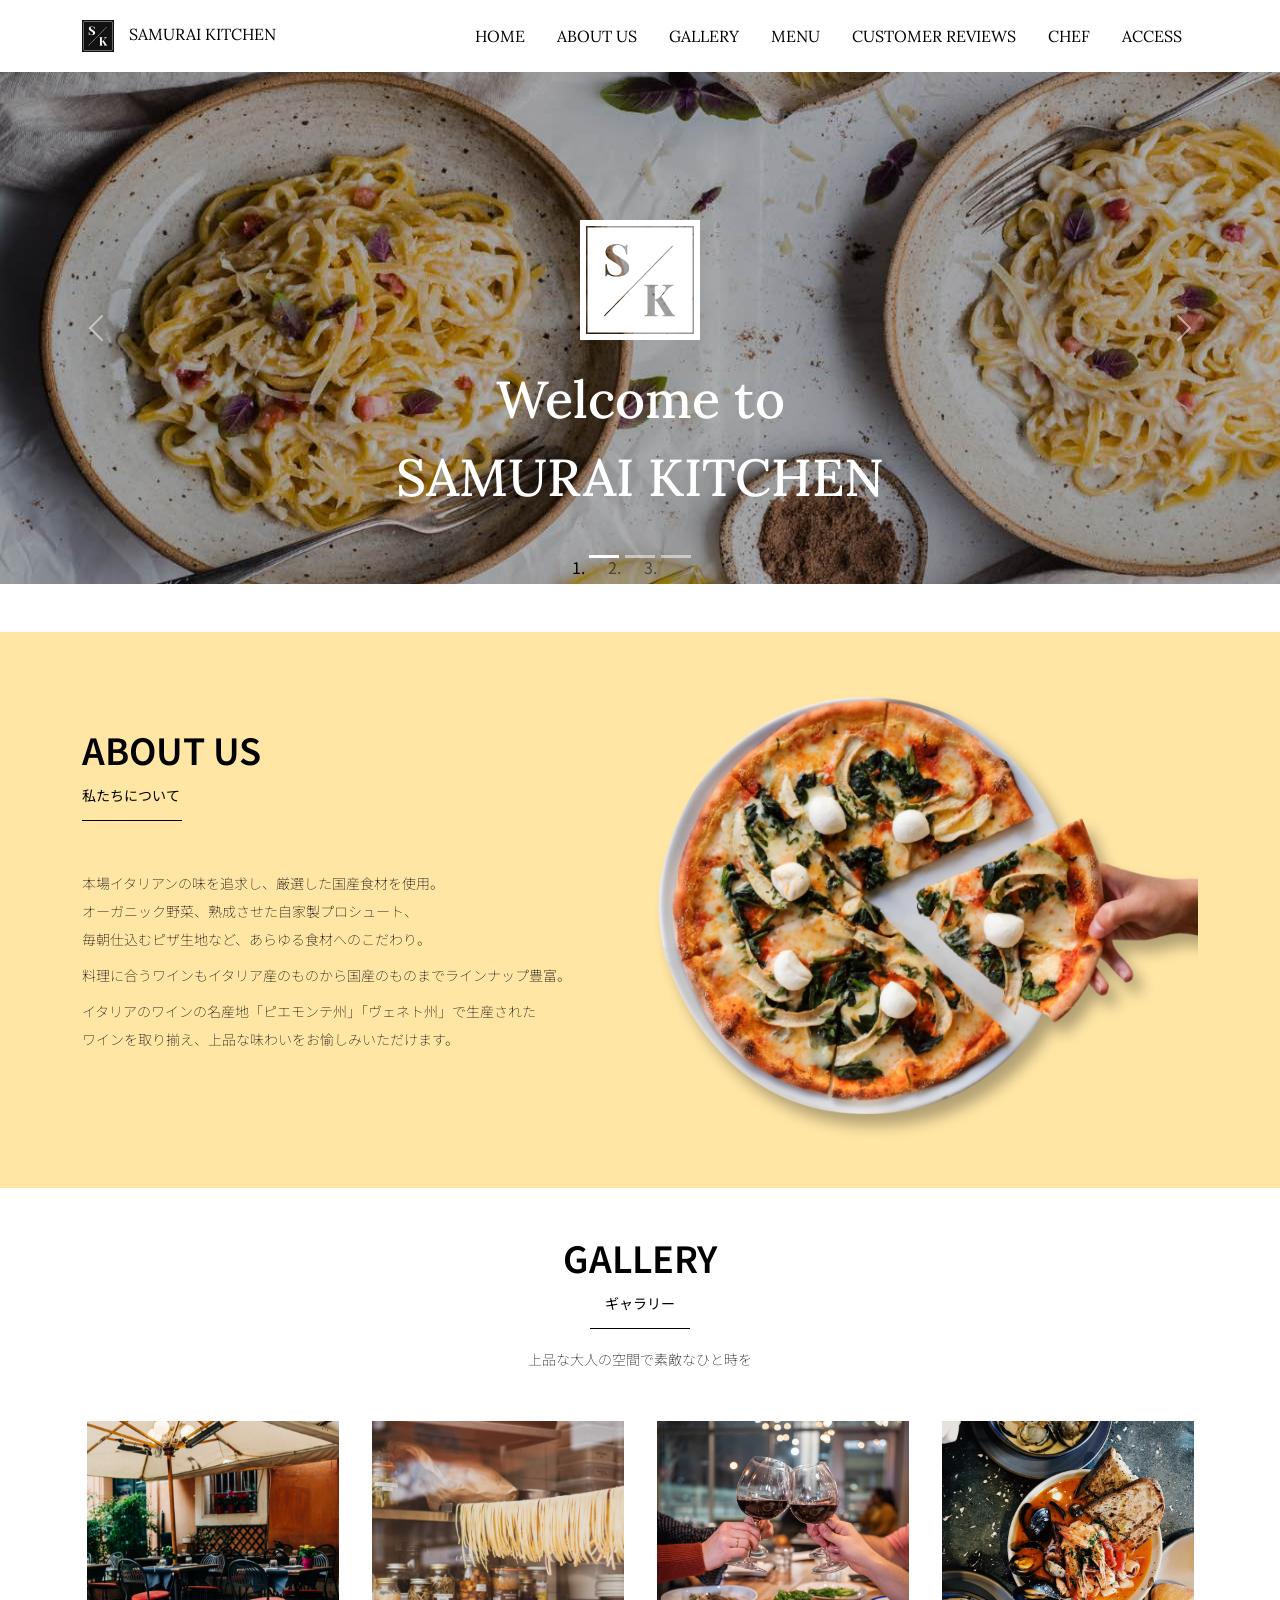
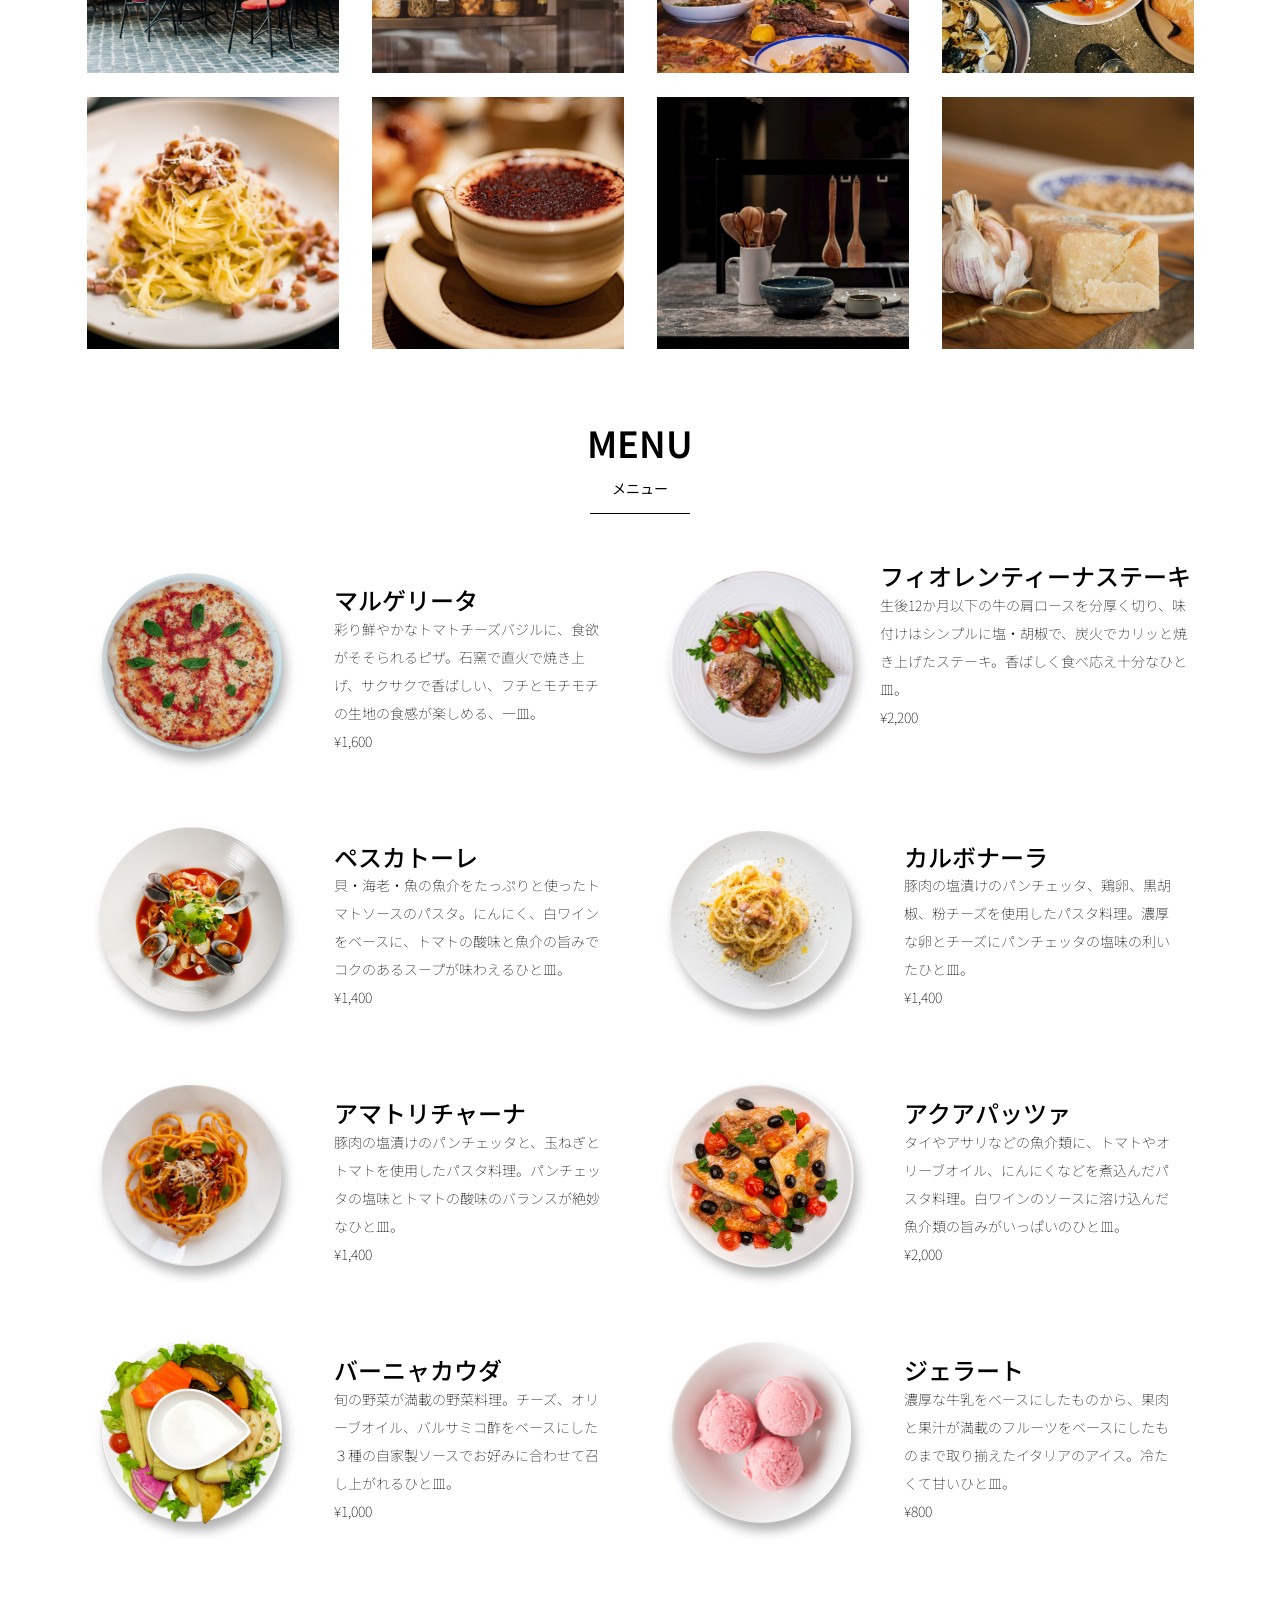
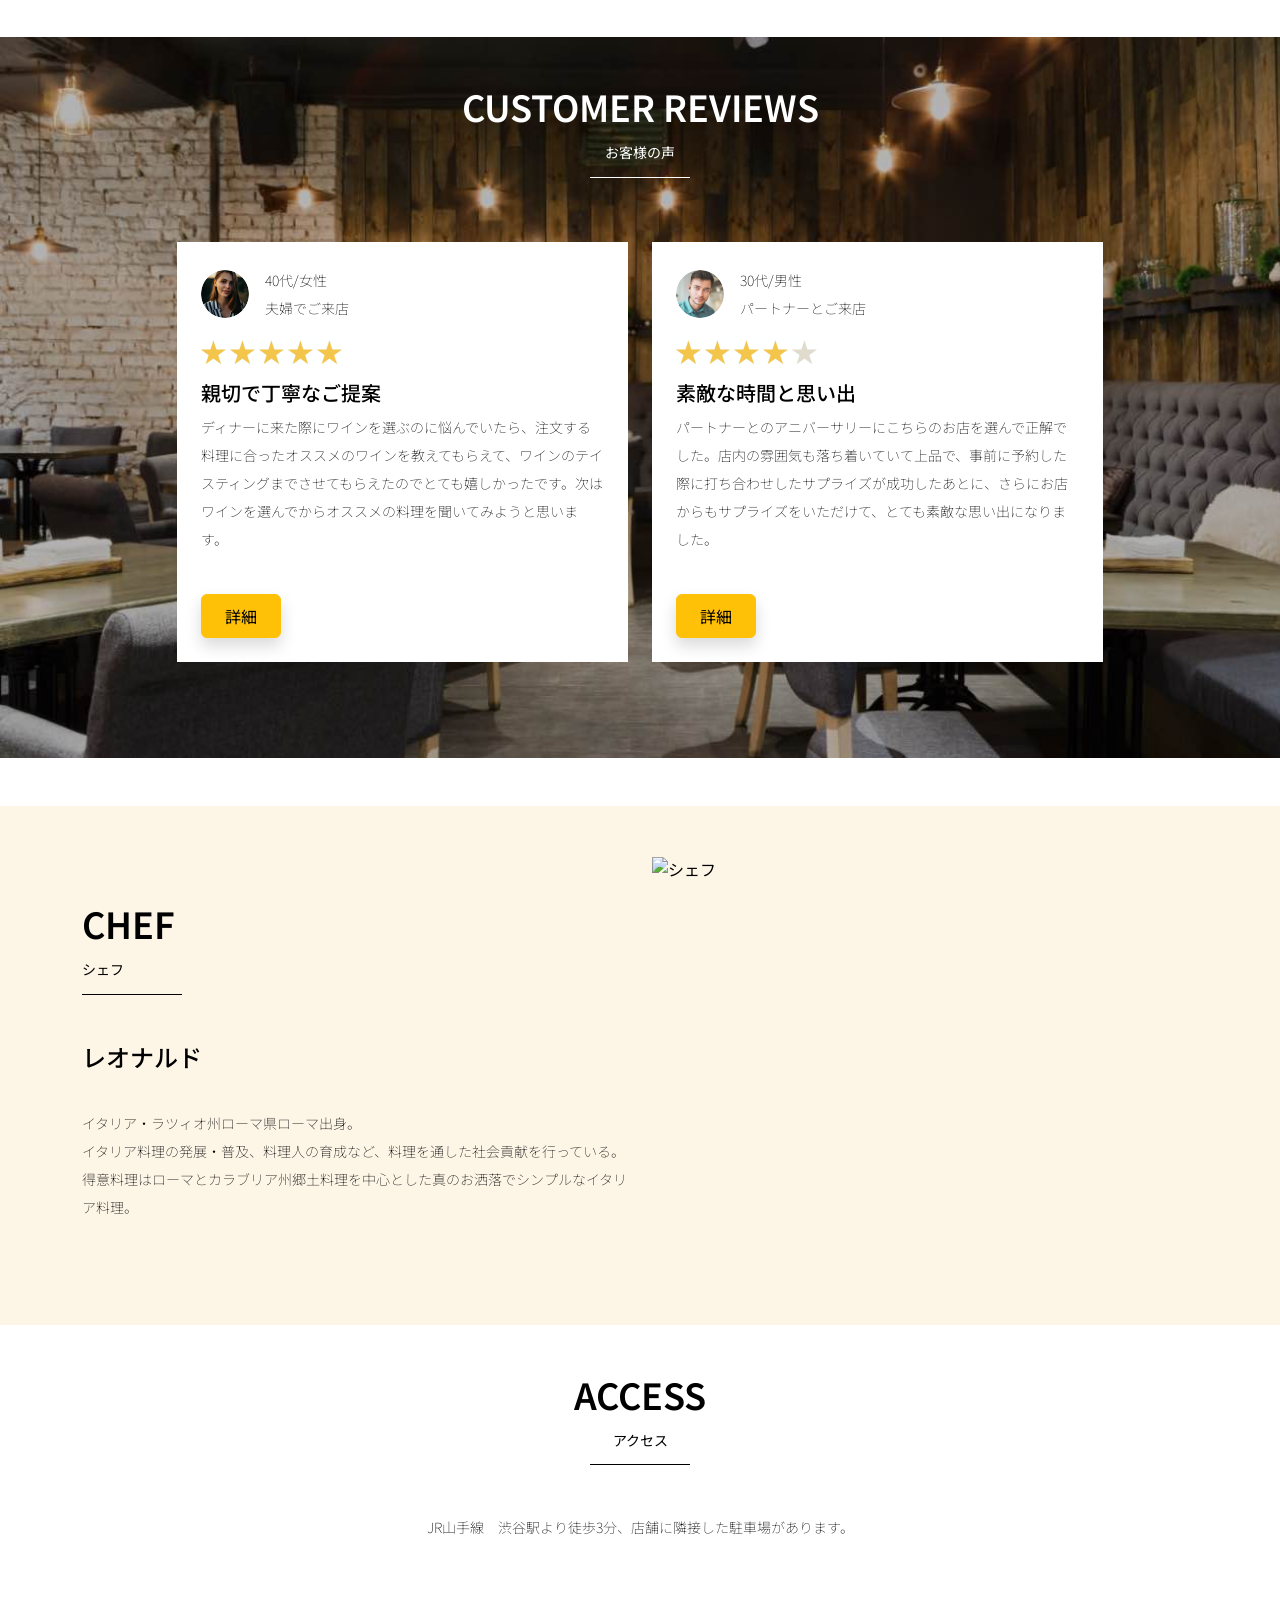
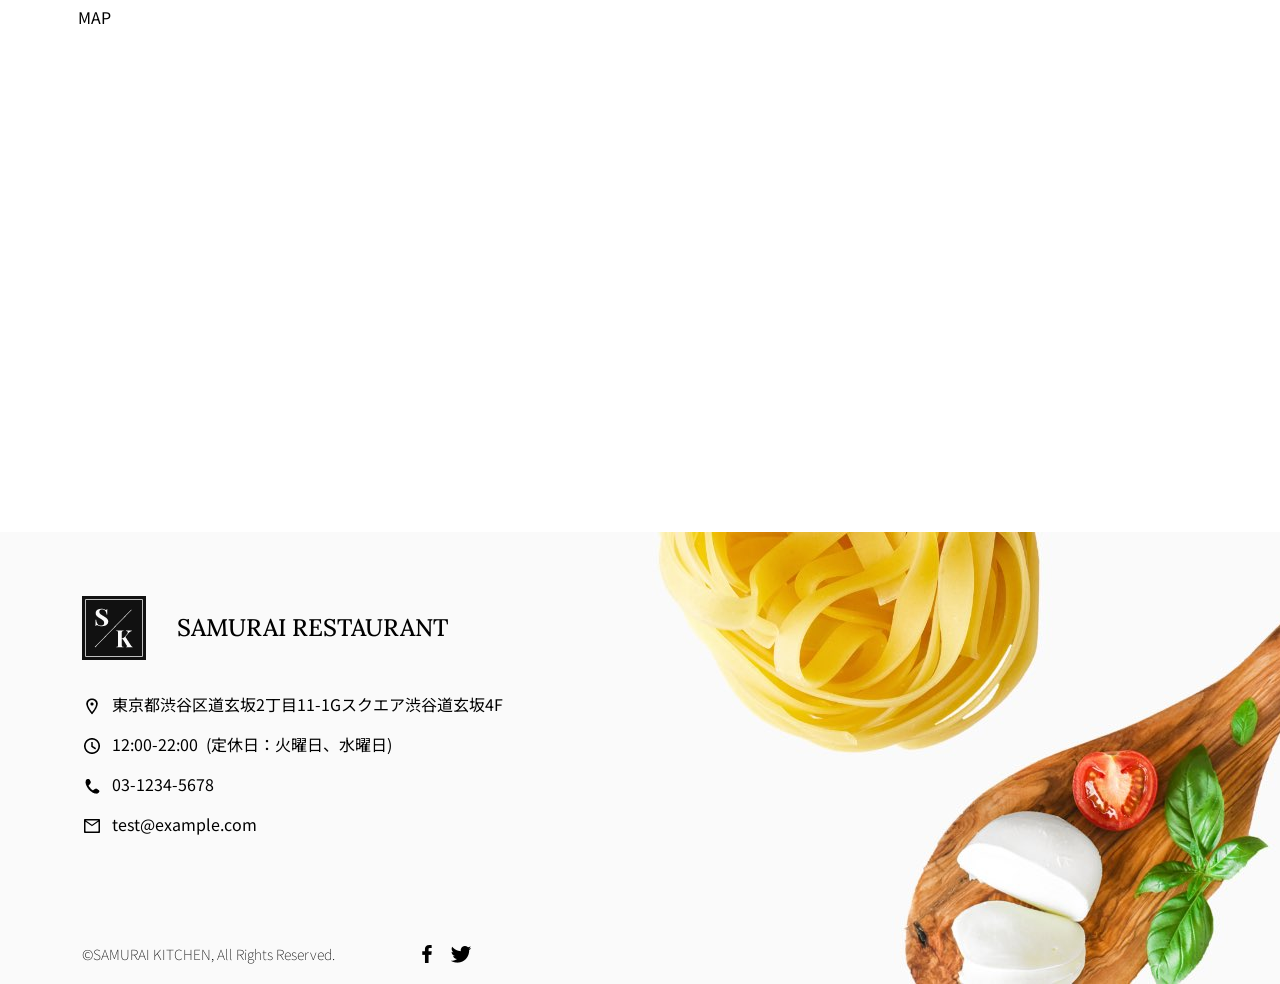
==== kadai_tutorial_output/index.html @ f9e83578 "Add files via upload" ====
<!doctype html>
<html lang="ja">

<head>
  <meta charset="utf-8">
  <!-- マルチデバイス対応 -->
  <meta name="viewport" content="width=device-width, initial-scale=1">
  <meta name="description" content="">
  <meta name="author" content="SAMURAI ENGINEER">
  <title>SAMURAI XD_HTML教材</title>
  
  <!-- 先にBootstrapのCSSの読み込み -->
  <!--  bootstrap.min.cssの読み込み -->  
  <link href="https://cdn.jsdelivr.net/npm/bootstrap@5.0.0-beta1/dist/css/bootstrap.min.css" rel="stylesheet"
    integrity="sha384-giJF6kkoqNQ00vy+HMDP7azOuL0xtbfIcaT9wjKHr8RbDVddVHyTfAAsrekwKmP1" crossorigin="anonymous">
  <!--  bootstrap.bundle.min.jsの読み込み -->
  <!-- BootstrapのJavascriptライブラリの読み込み -->
  <script src="https://cdn.jsdelivr.net/npm/bootstrap@5.0.0-beta1/dist/js/bootstrap.bundle.min.js"
    integrity="sha384-ygbV9kiqUc6oa4msXn9868pTtWMgiQaeYH7/t7LECLbyPA2x65Kgf80OJFdroafW" crossorigin="anonymous" defer>
  </script>

  <!-- Google Font読み込み -->
  <link rel="preconnect" href="https://fonts.gstatic.com">
  <link href="https://fonts.googleapis.com/css2?family=Lora&display=swap" rel="stylesheet">
  <link href="https://fonts.googleapis.com/css2?family=Noto+Sans+JP:wght@300&display=swap" rel="stylesheet">
  <!-- Font Awesome -->
  <link rel="stylesheet" href="https://use.fontawesome.com/releases/v5.1.0/css/all.css"
    integrity="sha384-lKuwvrZot6UHsBSfcMvOkWwlCMgc0TaWr+30HWe3a4ltaBwTZhyTEggF5tJv8tbt" crossorigin="anonymous">
    <!-- Bootstrapの読み込みのlinkタグよりも後ろに、style.cssを読み込むlinkタグを記述する -->
    <!--今回作成する styles.cssの読み込み -->
  <link href="stylesheet/style.css" rel="stylesheet">
  <!--   -->
</head>

<body>
  <main>
    <!--  ナビゲーションバー開始 -->
    <!-- navbarでナビゲーションバー作成。navbar-expand-lgで画面幅が広いときハンバーガーボタンを非表示 -->
    <nav class="navbar navbar-expand-lg">

      <!-- navbarのコンテナ -->
      <div class="container">
        
        <!-- navbar-brandはロゴ部分。独自クラスの　my_navbar\brandで細かな調整 -->
      <a class="navbar-brand my_navbar_brand">

        <!-- ロゴアイコンの配置。navbar_brand_logoは独自クラス -->
        <img class="img-fluid navbar_brand_logo" src="img/site_logo.png" alt="サイトアイコン"><span>SAMURAI KITCHEN</span>
      </a>

      <!-- nacba-togglerはハンバーガーボタンを表示・非表示にするクラス。 -->
      <div class="navbar-toggler hamburger_menu" data-bs-toggle="collapse" data-bs-target="#navbarNav"
      aria-controls="navbarNav" aria-expanded="false" aria-label="Toggle navigation">
      <input type="checkbox" id="hamburger_btn_check">
      <label for="hamburger_btn_check" class="hamburger_btn">
        <img class="btn_open" src="img/button_open.png" alt="ナビゲーションバーのボタン">
        <img class="btn_close" src="img/button_close.png" alt="ナビゲーションバーのボタン">
      </label>
    </div>

    <!-- これ以降がナビゲーションメニュー部分 -->
    <div class="collapse navbar-collapse justify-content-end" id="navbarNav">
      <ul class="navbar-nav">
        <li class="nav-item px-2">
          <a class="nav-link my_nav_link my-2" aria-current="page" href="#">HOME</a>
        </li>
        <li class="nav-item px-2">
          <a class="nav-link my_nav_link my-2" href="#about">ABOUT US</a>
        </li>
        
        <li class="nav-item px-2">
          <a class="nav-link my_nav_link my-2" href="#gallery">GALLERY</a>
        </li>

        <li class="nav-item px-2">
          <a class="nav-link my_nav_link my-2" href="#menu">MENU</a>
        </li>

        <li class="nav-item px-2">
          <a class="nav-link my_nav_link my-2" href="#review">CUSTOMER REVIEWS</a>
        </li>

        <li class="nav-item px-2">
          <a class="nav-link my_nav_link my-2" href="#chef">CHEF</a>
        </li>

        <li class="nav-item px-2">
          <a class="nav-link my_nav_link my-2" href="#access">ACCESS</a>
        </li>
      </ul>
    </div>
  </div>
    </nav>
    <!--  ナビゲーションバー終了 -->

    <!--  カルーセル開始 -->
    <!-- idのmyCarouselはインジケーター部分のdata-bs-targetと紐づく必要がある。mb-5で下方向に余白を追加。 -->
    <div id="myCarousel" class="carousel slide mb-5" data-bs-ride="carousel">

      <!-- インジケータ部分 　（olは番号付き箇条書き）-->
      <ol class="carousel-indicators">
        <!-- この個所と前述のidは紐づいている。data-bs-slide-toの番号がカルーセルの順番 -->
        <li data-bs-target="#myCarousel" data-bs-slide-to="0" class="active"></li>
        <li data-bs-target="#myCarousel" data-bs-slide-to="1"></li>
        <li data-bs-target="#myCarousel" data-bs-slide-to="2"></li>
      </ol>

      <!-- carousel-inner:カルーセルのキャプションと背景画像の部分。現在は1枚目だけ表示-->
      <div class="carousel-inner">
        <div class="carousel-item active">
          <img src="img/slider-1.jpg" alt="SAMURAI KITCHEN-1">
          <div class="carousel-caption">
            <!-- 独自クラスで位置とフォントを変更 -->
            <h1 class="my_carousel_caption">
              Welcome to<br>
              SAMURAI KITCHEN
            </h1>
          </div>
        </div>

        <!-- カルーセル2枚目 -->
        <div class="carousel-item">
          <img src="img/slider-2.jpg" alt="サンプル画像">
          <div class="carousel-caption">
            <h1 class="my_carousel_caption">
              The fabulous combination of&nbsp;wine&nbsp;and&nbsp;food
            </h1>
          </div>
        </div>

        <!-- カルーセル3枚目 -->
        <div class="carousel-item">
          <img src="img/slider-3.jpg" alt="サンプル画像">
          <div class="carousel-caption">
            <h1 class="my_carousel_caption">Get the Italian taste<br>
            at the SAMURAI&nbsp;KITCHEN
          </h1>
          </div>
        </div>
        </div>
      

      <!-- コントロールボタン左 -->
      <a class="carousel-control-prev" href="#myCarousel" role="button" data-bs-slide="prev">
        <span class="carousel-control-prev-icon" aria-hidden="true"></span>
        <span class="visually-hidden">Previous</span>
      </a>

      <!-- コントロールボタン右側 -->
      <a class="carousel-control-next" href="#myCarousel" role="button" data-bs-slide="next">
        <span class="carousel-control-next-icon" aria-hidden="true"></span>
        <span class="visually-hidden">Next</span>
      </a>
    </div>

    <!--  カルーセル終了 -->

    <!--  アバウトセクション開始 -->
    <section class="about_us_bg" id="about">
      <!-- コンテンツの中央揃え。上下方向にパディングサイズ５、下方向にマージンサイズ５ -->
      <div class="container py-5 mb-5">

        <!-- rowクラス（行） -->
        <div class="row">
          <!-- 左側カラム（6/12分割） -->
          <div class="col-lg-6 text-left">
            <!-- 上下方向にパディングサイズ５ -->
            <div class="py-5">
              <!-- 下方向にマージンサイズ５-->
              <h2 class="section_title about mb-5">
                ABOUT US
              </h2>
              <!-- 下方向にマージンサイズ２ -->
              <p class="mb-2">
                本場イタリアンの味を追求し、厳選した国産食材を使用。<br>
                オーガニック野菜、熟成させた自家製プロシュート、<br>
                毎朝仕込むピザ生地など、あらゆる食材へのこだわり。<br>
              </p>

              <!-- 下方向にマージンサイズ２ -->
              <p class="mb-2">
                料理に合うワインもイタリア産のものから国産のものまでラインナップ豊富。<br>
              </p>

              <!-- 下方向にマージンサイズ２ -->
              <p class="mb-2">
                イタリアのワインの名産地「ピエモンテ州」「ヴェネト州」で生産された<br>
                ワインを取り揃え、上品な味わいをお愉しみいただけます。<br>
              </p>
            </div>
          </div>

          <!-- 右側カラム(6/12分割) -->
          <div class="col-lg-6">

            <!-- 画像を配置 -->
            <img src="img/img-about-us.png" class="img-fluid" alt="pizza">
          </div>
        </div>
      </div>

    </section>
    <!--  アバウトセクション終了 -->

    <!--  ギャラリーセクション開始 -->
    <section id="gallery">
      <div class="container mb-5">
        <h2 class="mb-3 section_title gallery text-center">GALLERY</h2>
        <p class="text-center mb-5">
          上品な大人の空間で素敵なひと時を
        </p>

        <div class="row">
          <div class="col-6 col-lg-3 mb-4 d-flex justify-content-center">
            <img class="img-fluid" src="img/gallery-1.jpg" alt="サンプル画像">
          </div>

          <div class="col-6 col-lg-3 mb-4 d-flex justify-content-center">
            <img class="img-fluid" src="img/gallery-2.jpg" alt="サンプル画像">
          </div>

          <div class="col-6 col-lg-3 mb-4 d-flex justify-content-center">
            <img class="img-fluid" src="img/gallery-3.jpg" alt="サンプル画像">
          </div>

          <div class="col-6 col-lg-3 mb-4 d-flex justify-content-center">
            <img class="img-fluid" src="img/gallery-4.jpg" alt="サンプル画像">
          </div>

          <div class="col-6 col-lg-3 mb-4 d-flex justify-content-center">
            <img class="img-fluid" src="img/gallery-5.jpg" alt="サンプル画像">
          </div>

          <div class="col-6 col-lg-3 mb-4 d-flex justify-content-center">
            <img class="img-fluid" src="img/gallery-6.jpg" alt="サンプル画像">
          </div>

          <div class="col-6 col-lg-3 mb-4 d-flex justify-content-center">
            <img class="img-fluid" src="img/gallery-7.jpg" alt="サンプル画像">
          </div>

          <div class="col-6 col-lg-3 mb-4 d-flex justify-content-center">
            <img class="img-fluid" src="img/gallery-8.jpg" alt="サンプル画像">
          </div>

        </div>
      </div>

    </section>
    <!--  ギャラリーセクション終了 -->

    <!--  メニューセクション -->
    <section id="menu">
      <!-- タイトル文字部分のコンテナ -->
      <div class="container">
        <div class="row">
          <div class="col-lg-12">

            <!-- タイトル文字 -->
            <h2 class="section_title menu text-center mb-5">MENU</h2>
          </div>
        </div>
      </div>

      <!-- メニュー部分のコンテナ -->
       <!-- 下方向にマージン５ -->
      <div class="container mb-5">
        <div class="row">

        
        <!-- 左側メニュー -->
        <div class="col-12 col-lg-6">

          <!-- さらに子要素を5：7で分割 -->
          <!-- カラムの間のパディングをなくす。下方向にマージン４ -->
          <div class="row g-0 mb-4">
            <!-- 画面中央揃え -->
            <div class="col-12 col-lg-5 text-center">

              <!-- 左側メニュー画像部分 -->
              <!-- 画像がカラムをはみ出ないようにする -->
              <img src="img/margherita.png" class="img-fluid" alt="マルゲリータ">
            </div>

            <!-- 右側テキスト部分 -->
            <!-- 全体的にパディング4 -->
            <div class="col-12 col-lg-7 p-4">
              <!-- 下方向にマージン0　文字を小さくするmenu_title独自クラスを追加 -->
              <h4 class="mb-0 menu_title">マルゲリータ</h4>
              <!-- 縦方向中央ぞろえ -->
              <p class="my-auto">彩り鮮やかなトマトチーズバジルに、食欲がそそられるピザ。石窯で直火で焼き上げ、サクサクで香ばしい、フチとモチモチの生地の食感が楽しめる、一皿。</p>
              <!-- フォントを変更する独自クラスを追加 -->
              <p class="menu_price">¥1,600</p>
            </div>
          </div>
        </div>

        <!-- 右側部分メニュー。上記と同じ内容なのでコメント省略 -->
        <div class="col-12 col-lg-6">
          <div class="row g-0 mb-4">
            <div class="col-12 col-lg-5 text-center">
              <img src="img/steak.png" class="img-fluid" alt="フィオレンティーナステーキ">
            </div>
            <div class="col-12 col-lg-7 p4">
              <h4 class="mb-0 menu_title">フィオレンティーナステーキ</h4>
              <p class="my-auto">生後12か月以下の牛の肩ロースを分厚く切り、味付けはシンプルに塩・胡椒で、炭火でカリッと焼き上げたステーキ。香ばしく食べ応え十分なひと皿。</p>
              <p class="menu_price">¥2,200</p>
            </div>
          </div>
        </div>

                <!-- 左側メニュー -->
                <div class="col-12 col-lg-6">
                  <div class="row g-0 mb-4">
                    <div class="col-12 col-lg-5 text-center">
                      <img src="img/pescatore.png" class="img-fluid" alt="ペスカトーレ">
                    </div>
                    <div class="col-12 col-lg-7 p-4">
                      <h4 class="mb-0 menu_title">ペスカトーレ</h4>
                      <p class="my-auto">貝・海老・魚の魚介をたっぷりと使ったトマトソースのパスタ。にんにく、白ワインをベースに、トマトの酸味と魚介の旨みでコクのあるスープが味わえるひと皿。</p>
                      <p class="menu_price">¥1,400</p>
                    </div>
                  </div>
                </div>
        
                <!-- 右側部分メニュー。上記と同じ内容なのでコメント省略 -->
                <div class="col-12 col-lg-6">
                  <div class="row g-0 mb-4">
                    <div class="col-12 col-lg-5 text-center">
                      <img src="img/carbonara.png" class="img-fluid" alt="カルボナーラ">
                    </div>
                    <div class="col-12 col-lg-7 p-4">
                      <h4 class="mb-0 menu_title">カルボナーラ</h4>
                      <p class="my-auto">豚肉の塩漬けのパンチェッタ、鶏卵、黒胡椒、粉チーズを使用したパスタ料理。濃厚な卵とチーズにパンチェッタの塩味の利いたひと皿。</p>
                      <p class="menu_price">¥1,400</p>
                    </div>
                  </div>
                </div>

                <div class="col-12 col-lg-6">
                  <div class="row g-0 mb-4">
                    <div class="col-12 col-lg-5 text-center">
                      <img src="img/amatriciana.png" class="img-fluid" alt="アマトリチャーナ">
                    </div>
                    <div class="col-12 col-lg-7 p-4">
                      <h4 class="mb-0 menu_title">アマトリチャーナ</h4>
                      <p class="my-auto">豚肉の塩漬けのパンチェッタと、玉ねぎとトマトを使用したパスタ料理。パンチェッタの塩味とトマトの酸味のバランスが絶妙なひと皿。</p>
                      <p class="menu_price">¥1,400</p>
                    </div>
                  </div>
                </div>
                
                <div class="col-12 col-lg-6">
                  <div class="row g-0 mb-4">
                    <div class="col-12 col-lg-5 text-center">
                      <img src="img/acqua-pazza.png" class="img-fluid" alt="アクアパッツァ">
                    </div>
                    <div class="col-12 col-lg-7 p-4">
                      <h4 class="mb-0 menu_title">アクアパッツァ</h4>
                      <p class="my-auto">タイやアサリなどの魚介類に、トマトやオリーブオイル、にんにくなどを煮込んだパスタ料理。白ワインのソースに溶け込んだ魚介類の旨みがいっぱいのひと皿。</p>
                      <p class="menu_price">¥2,000</p>
                    </div>
                  </div>
                </div>

              <div class="col-12 col-lg-6">
                <div class="row g-0 mb-4">
                  <div class="col-12 col-lg-5 text-center">
                    <img src="img/bagna-cauda.png" class="img-fluid" alt="バーニャカウダ">
                  </div>
                  <div class="col-12 col-lg-7 p-4">
                    <h4 class="mb-0 menu_title">バーニャカウダ</h4>
                    <p class="my-auto">旬の野菜が満載の野菜料理。チーズ、オリーブオイル、バルサミコ酢をベースにした３種の自家製ソースでお好みに合わせて召し上がれるひと皿。</p>
                    <p class="menu_price">¥1,000</p>
                  </div>
                </div>
              </div>

              <div class="col-12 col-lg-6">
                <div class="row g-0 mb-4">
                  <div class="col-12 col-lg-5 text-center">
                    <img src="img/gelato.png" class="img-fluid" alt="ジェラート">
                  </div>
                  <div class="col-12 col-lg-7 p-4">
                    <h4 class="mb-0 enu_title">ジェラート</h4>
                    <p class="my-auto">濃厚な牛乳をベースにしたものから、果肉と果汁が満載のフルーツをベースにしたものまで取り揃えたイタリアのアイス。冷たくて甘いひと皿。</p>
                    <p class="menu_price">¥800</p>
                  </div>
                </div>
              </div>
        </div>
      </div>
    </section>
    <!--  メニューセクション終了 -->

    <!--  レビューセクション開始 -->
    <section id="review">

      <!-- review_wrapperで背景画像を設定する -->
      <div class="review_wrapper">

        <!-- containerの部分 -->
        <div class="container py-5 mb-5">

          <!-- 中央揃えでタイトルを表示 -->
          <div class="text-center mb-5">
            <h2 class="section_title review text-center text-white">CUSTOMER REVIEWS</h2>
          </div>

          <!-- rowの部分：左右のカラムを中央揃え -->
          <div class="row pb-5 justify-content-center">

            <!-- 左側カラム -->
            <div class="col-12 col-lg-5 mt-3">

              <!-- 背景色を白色に設定 -->
              <!-- h-420クラスで白枠の高さを修正します -->
              <div class="bg-white h_420">

                <!-- 内部にパディング４ -->
                <div class="p-4">

                  <!-- 顔写真と年齢などのテキストはd-flexで横並びにする　中央揃え -->
                  <div class="d-flex align-items-center">
                    <!-- お客様の画像を配置 -->
                    <!-- reviwer_imgクラスで画像サイズを変更します -->
                    <img src="img/customer-woman.png" class="reviewer_img" alt="サンプル画像">
                  <div>
                  <!-- お客様情報のテキスト -->
                  <p class="my-0">40代/女性</p>
                  <p class="my-0">夫婦でご来店</p>
                </div>
              </div>

              <div class="my-3">
                <!-- 星の画像を表示 -->
                <!-- star-imgクラスで画像サイズを変更 -->
                <img src="img/star-point.png" class="star_img" alt="star">
                <img src="img/star-point.png" class="star_img" alt="star">
                <img src="img/star-point.png" class="star_img" alt="star">
                <img src="img/star-point.png" class="star_img" alt="star">
                <img src="img/star-point.png" class="star_img" alt="star">
              </div>

              <!-- レビュータイトル -->
              <h5>親切で丁寧なご提案</h5>
              <!-- レビュー内容 -->
              <p>
                ディナーに来た際にワインを選ぶのに悩んでいたら、注文する料理に合ったオススメのワインを教えてもらえて、ワインのテイスティングまでさせてもらえたのでとても嬉しかったです。次はワインを選んでからオススメの料理を聞いてみようと思います。
              </p>

              <!-- 黄色ボタンを配置 -->
              <button type="button" class="btn btn-warning shadow fix_bottom">詳細</button>
            </div>
          </div>
        </div>

        <!-- 右側カラム -->
        <div class="col-12 col-lg-5 mt-3">
          <div class="bg-white h_420">
            <div class="p-4">
              <div class="d-flex align-items-center">
                <img src="img/customer-man.png" class="reviewer_img" alt="サンプル画像">
              <div>
              <p class="my-0">30代/男性</p>
              <p class="my-0">パートナーとご来店</p>
            </div>
          </div>
          <div class="my-3">
            <img src="img/star-point.png" class="star_img" alt="star">
            <img src="img/star-point.png" class="star_img" alt="star">
            <img src="img/star-point.png" class="star_img" alt="star">
            <img src="img/star-point.png" class="star_img" alt="star">
            <img src="img/star-no-point.png" class="star_img" alt="no-star">
          </div>
          <h5>素敵な時間と思い出</h5>
          <p>
            パートナーとのアニバーサリーにこちらのお店を選んで正解でした。店内の雰囲気も落ち着いていて上品で、事前に予約した際に打ち合わせしたサプライズが成功したあとに、さらにお店からもサプライズをいただけて、とても素敵な思い出になりました。
          </p>
          <button type="button" class="btn btn-warning shadow fix_bottom">詳細</button>
      </div>
      </div>
      </div>
      </div>
      </div>
      </div>
    </section>
    <!--  レビューセクション終了 -->


    <!-- シェフセクション開始 -->
    <section class="chef_bg" id="chef">
      <div class="container py-5 mb-5" >
        <div class="row">
          
          <!-- 右側 -->
          <div class="col-lg-6 text-left">
            <div class="py-5">
              <h2 class="section_title chef mb-5">
                CHEF
              </h2>
              <h4 class="mb-2">
                レオナルド<br><br>
              </h4>
              <p class="mb-2">
                イタリア・ラツィオ州ローマ県ローマ出身。 <br>
                イタリア料理の発展・普及、料理人の育成など、料理を通した社会貢献を行っている。 <br>
                得意料理はローマとカラブリア州郷土料理を中心とした真のお洒落でシンプルなイタリア料理。 <br>
              </p>
            </div>
          </div>
          <!-- 左側 -->
          <div class="col-lg-6">
            <img src="img/chef.jpg" class="img-fluid" alt="シェフ">
          </div>
        </div>
      </div>
    </section>
    <!-- シェフセクション終了 -->

    <!--  アクセスセクション開始 -->
    <section id="access">
      <div class="container">
        <div class="row">
          <div class="col-lg-12 text-center mb-5">
            <h2 class="section_title text-center access mb-5">ACCESS</h2>
          <p>JR山手線　渋谷駅より徒歩3分、店舗に隣接した駐車場があります。</p>
        </div>
      </div>
    </div>

    <div class="container mb-5 px-2">
      <!-- この部分にマップを配置 -->
      MAP
      <iframe
      src="https://www.google.com/maps/embed?pb=!1m18!1m12!1m3!1d12967.114087343349!2d139.687349334065!3d35.657827993593834!2m3!1f0!2f0!3f0!3m2!1i1024!2i768!4f1.1!3m3!1m2!1s0x6018f5209bb80c49%3A0x7abbc1a9d7d575eb!2z5qCq5byP5Lya56S-5L6N!5e0!3m2!1sja!2sjp!4v1623882550231!5m2!1sja!2sjp"
      class="w-100" style="height: 50vh;" loading="lazy"></iframe>

  </div>
</section>
<!-- アクセスセクション終了 -->

    </div>

    </section>
    <!--  アクセスセクション終了 -->


    <!--  フッター開始 -->
    <footer id="footer">
      <div class="container">
        <div class="row">

          <!-- 2カラムに分けたレイアウトの左側カラム -->
          <!-- 親要素にposition-relativeを設定 -->
          <div class="col-12 col-lg-6 position-relative">

          <!-- 2カラムに分けたレイアウトの左側カラム -->
          <div class="row pt-5">

            <!-- 画面をさらに2：10に分割 -->
            <!-- ここは2：10の2の部分 -->
            <div class="col-lg-2 text-center my-3">

              <!-- サイトロゴ -->
              <!-- 独自クラスを追加 -->
              <img class="img-fluid footer_brand_logo" src="img/site_logo.png" alt="サンプル画像">
            </div>

            <!-- ここは2:10の10の部分 -->
            <div class="col-lg-10 align-self-center my-3">
              <!-- タイトル文字  -->
              <!-- 独自クラスを追加したフォント等を変更 -->
              <h2 class="m-0 footer_text">SAMURAI RESTAURANT</h2>
            </div>
          </div>

          <!-- 営業時間等のテキストを追加 -->
          <div class="restaurant_info py-3">
            <div class="d-flex mb-3">
              <img src="img/icon-Marker.png" alt="marker">
              <p class="p-0 m-0">東京都渋谷区道玄坂2丁目11-1Gスクエア渋谷道玄坂4F</p>
            </div>
            <div class="d-flex mb-3">
              <img src="img/icon-Clock.png" alt="clock">
              <p class="p-0 m-0">12:00-22:00&nbsp;&nbsp;(定休日：火曜日、水曜日)</p>
            </div>
            <div class="d-flex mb-3">
              <img src="img/icon-Phone.png" alt="phone">
              <p class="p-o m-0">03-1234-5678</p>
            </div>
            <div class="d-flex mb-3">
              <img src="img/icon-Mail.png" alt="mail">
              <p class="p-0 m-0">test@example.com</p>
            </div>
          </div>

          <!-- コピーライトを追加 -->
          <!-- copy_rightクラスでabsoluteを設定。align-items-centerで上下中央揃え。 -->
          <div class="copy_right align-items-center">
            <p>
              ©SAMURAI KITCHEN, All Rights Reserved.
            </p>

            <!-- snsアイコンを表示 -->
            <!-- snsアイコンに独自クラスsns_imgを追加 -->
            <img src="img/icon-facebook.png" class="sns_img" alt="facebook">
            <!-- snsアイコンに独自クラスsns_imgを追加 -->
            <img src="img/icon-twitter.png" class="sns_img" alt="twitter">
          </div>
        </div>

        <!-- 2カラムに分けたレイアウトの右側カラム -->        
        <div class="col-12 col-lg-6 d-none d-lg-block">
          <!-- 背景画像を表示 -->
          <img src="img/background-footer.jpg" alt="背景画像">
        </div>
      </div>
      </div>
      

    </footer>
    <!--  フッター終了 -->
  </main>
</body>

</html>
---- kadai_tutorial_output/stylesheet/style.css ----
/* 共通 */
html,
body {
  overflow-x: hidden;
}

body {
  color: #000000;
  font-family: 'Noto Sans JP', sans-serif;
  padding-bottom: 0;

}

p {
  line-height: 2.0em;
  font-weight: 100;
  font-style: normal;
  font-size: 14px;

}

.section_title{
  /* フォントサイズ36px */
  font-size: 36px;

  /* フォントの太さ600（標準は400） */
  font-weight: 600;
}

/* section_titleに疑似要素を追加 */
.section_title::after{
  /* 疑似要素はデフォルトでインライン要素のためブロック要素の変更 */
  display: block;

  /*サブタイトルの文字の大きさや余白を設定 */
  font-size: 14px;
  font-weight: 400;
  padding: 16px 0 16px;

  /* 下線の幅を100pxに設定 */
  width: 100px;

  /* 下線を直線1px黒色に設定 */
  border-bottom: solid 1px #000000;

}

/*  ナビゲーションバー */

.navbar_brand_logo{
  /* サイズを32pxの正方形へ変更 */
  width: 32px;
  height: 32px;

  /*imgハインライン要素なのでインラインブロックに設定 */
  display: inline-block;

  /* SAMURAI KITCHEN文字との余白を15pxに設定 */
  margin-right: 15px;
}

/* カンマで区切ると複数のクラスに適用可能 */
.my_navbar_brand,
.my_nav_link {

  /* フォントサイズを16pxに設定 */
  font-size: 16px;

  /* フォントをserif体に設定 */
  font-family: 'Lora',serif;

  /* フォント色を黒色に設定 */
  color: #000000 !important;
}

/* bootstrapのボタンに初期設定されている範囲のborder(枠線)を消す */
.navbar-toggler{
  padding: 0 !important;
  border: none;
}

/* ハンバーガーボタンがへっく状態である（押されている）とき、閉じるボタン（×）を表示する */
#hamburger_btn_check:checked~.hamburger_btn .btn_close{
  display: block;
}

/* ハンバーガーボタンがチェック状態である（押されている）とき、ハンバーガーボタンを表示しない */
#hamburger_btn_check:checked~.hamburger_btn .btn_open{
  display: none;
}

/* 最初に表示したときは、閉じるボタン（×）は表示しない */
.btn_close{
  display: none;
}

/* ハンバーガーボタンが押されているかを判断するためのチェックボックスは隠す */
#hamburger_btn_check{
  display: none;
}




/*  カールセル */
.my_carousel_caption{

  /* フォントサイズを52px */
  font-size: 52px;

  /* 上下に余白追加 */
  padding-top: 1.25rem;
  padding-bottom: 1.25rem;

  /* フォント色は白色 */
  color: #fff;

  /* テキスト中央揃え　フォント種類を変更 行の高さを1.5em*/
  text-align: center;
  font-family: 'Lora' , serif;
  line-height: 1.5em;
}

/* 疑似アイコンを配置 */
.my_carousel_caption::before{
  content: url(../img/logoSymbol_White.png);  
  display: block;
}

/* スマートフォン画面幅（画面幅が最大375pxまで）の場合、以下のスタイルを適用 */
@media screen and (max-width:375px){
  .my_carousel_caption{
    /* フォントサイズを27pxにする */
    font-size: 27px;
  }
}

/* carousel-itemの高さを32remに指定 */
.carousel-item{
  height: 32rem;
}

/* carousel-item直下の子要素imgタグに設定 */
.carousel-item>img{
  /* 絶対位置を指定 */
  position: absolute;
  top: 0;
  left: 0;
  min-width: 100%;

  /* 高さはcarousel-itemに揃える */
  height: 32rem;
}




/*  アバウト */

/* aboutクラスの後に”私たちについての文字を追加 */
.about::after{
  content:"私たちについて";
}

.about_us_bg{
  background-color: #FFE6A5;
}




/*  ギャラリー */
.gallery::after{
  content:"ギャラリー";
  margin: 0 auto 0;
}




/*  メニュー */
.menu::after{
  content: "メニュー";
  margin: 0 auto 0;
}

.menu-title{
  font-size: 18px;
  font-weight: 600;
  font-style: normal;
}

.menu-price{
  font-size: 20px;
  font-weight: 400;
  font-family: 'Losa',serif;
}




/*  レビュー */

  /* 背景画像を設定 */
  .review_wrapper{
    background-image: url(../img/background-reviews.jpg);
    background-repeat: no-repeat;
    background-size: cover;
  }

  /* サブタイトルを疑似要素で表示 */
  .review::after{
    content: "お客様の声";
    margin: 0 auto 0;
    border-bottom: solid 1px #FFFFFF;
  }

  /* 白い背景色の高さを固定 */
  .h_420{
    height: 420px;
    position: relative;
  }

  /* レビューの画像を修正 */
  .reviewer_img{
    /* サイズを48px */
    width: 48px;
    height: 48px;

    /* 円形にします */
    border-radius: 50%;
    margin-right: 16px;
  }

  /* 星のアイコン画像です */
  .star_img{
    /* サイズを25pxにします */
    width: 25px;
    height: 25px;
  }

  /* 詳細ボタンを下部に固定 */
  .fix_bottom{
    /* positionプロパティで絶対配置 */
    position: absolute;
    /* ボタンのサイズ変更 */
    width: 80px;
    height: 44px;
    /* 左から24px　下から24pxの位置に配置 */
    left: 24px;
    bottom: 24px;

  }


  /* シェフ */
  .chef::after{
    content: "シェフ";
  }

  .chef_bg{
    background-color: #fdf5e6;
  }

/*  アクセス */
.access::after{
  content: "アクセス";
  margin: 0 auto 0;
}





/*  フッター */

 /* 背景色を画像の背景と同じ色に設定 */
 #footer{
  background-color: #FAFAFA;
 }

 /* position:あ🄱そぅてで下からの距離で固定 */
 .copy_right{
  font-size: 14px;

  /* 先祖要素のdivタグの左の角を基準に絶対配置します */
  position: absolute;

  /* 下から1rem左から12px */
  bottom: 1rem;
  left: 12px;
  display: flex;
 }  

 /* copy_rightのクラスを適用したdivタグの子要素のpタグに適用される */
 .copy_right>p{
  margin-right: 5rem;
  margin-bottom: 0;
 }

 /* copy_rightのクラスを適用したdivタグの子要素で、sns_imgクラスを適用しているimgタグに適用される */
 .copy_right>img.sns_img{
  /* snsアイコンのサイズ24px */
  height: 24px;
  width: 24px;

  /* 右方向へ余白10px */
  margin-right: 10px;
  margin-top: 0;
 }

 /* restaurant_info直下の子要素pタグすべてに適用される */
 .restaurant_info p{
  font-weight: 400;
  line-height: 1.5;
  font-size: 16px;
 }

 /* restaurant_info直下の子要素imgタグすべてに適用される */
 .restaurant_info img{
  width: 20px;
  height: 20px;
  margin-right: 10px;
  line-height: 1.5;
  margin-top: auto;
 }

 /* サイトアイコンを64pxに設定 */
 .footer_brand_logo{
  width: 64px;
  height: 64px;
  display: inline-block;
  margin-right: 15px;
 }

 /* サイトタイトルのフォントをserif体(明朝単)に設定 */
 .footer_text{
  font-size: 24px;
  font-family: 'Lora',serif;
 }

 /*　スマートフォン画面幅（最大991pxまで）でスタイルを適用 */
 @media screen and (max-width:991px){
  .footer_text,
  .copy_right{
    margin-top: 2rem;
    text-align: center;
    position: relative;
  }

  .copy_right>p,img{
    margin-right: 1rem;
    font-size: 14px;
    margin: 0;
    line-height: 35px;
  }
 }
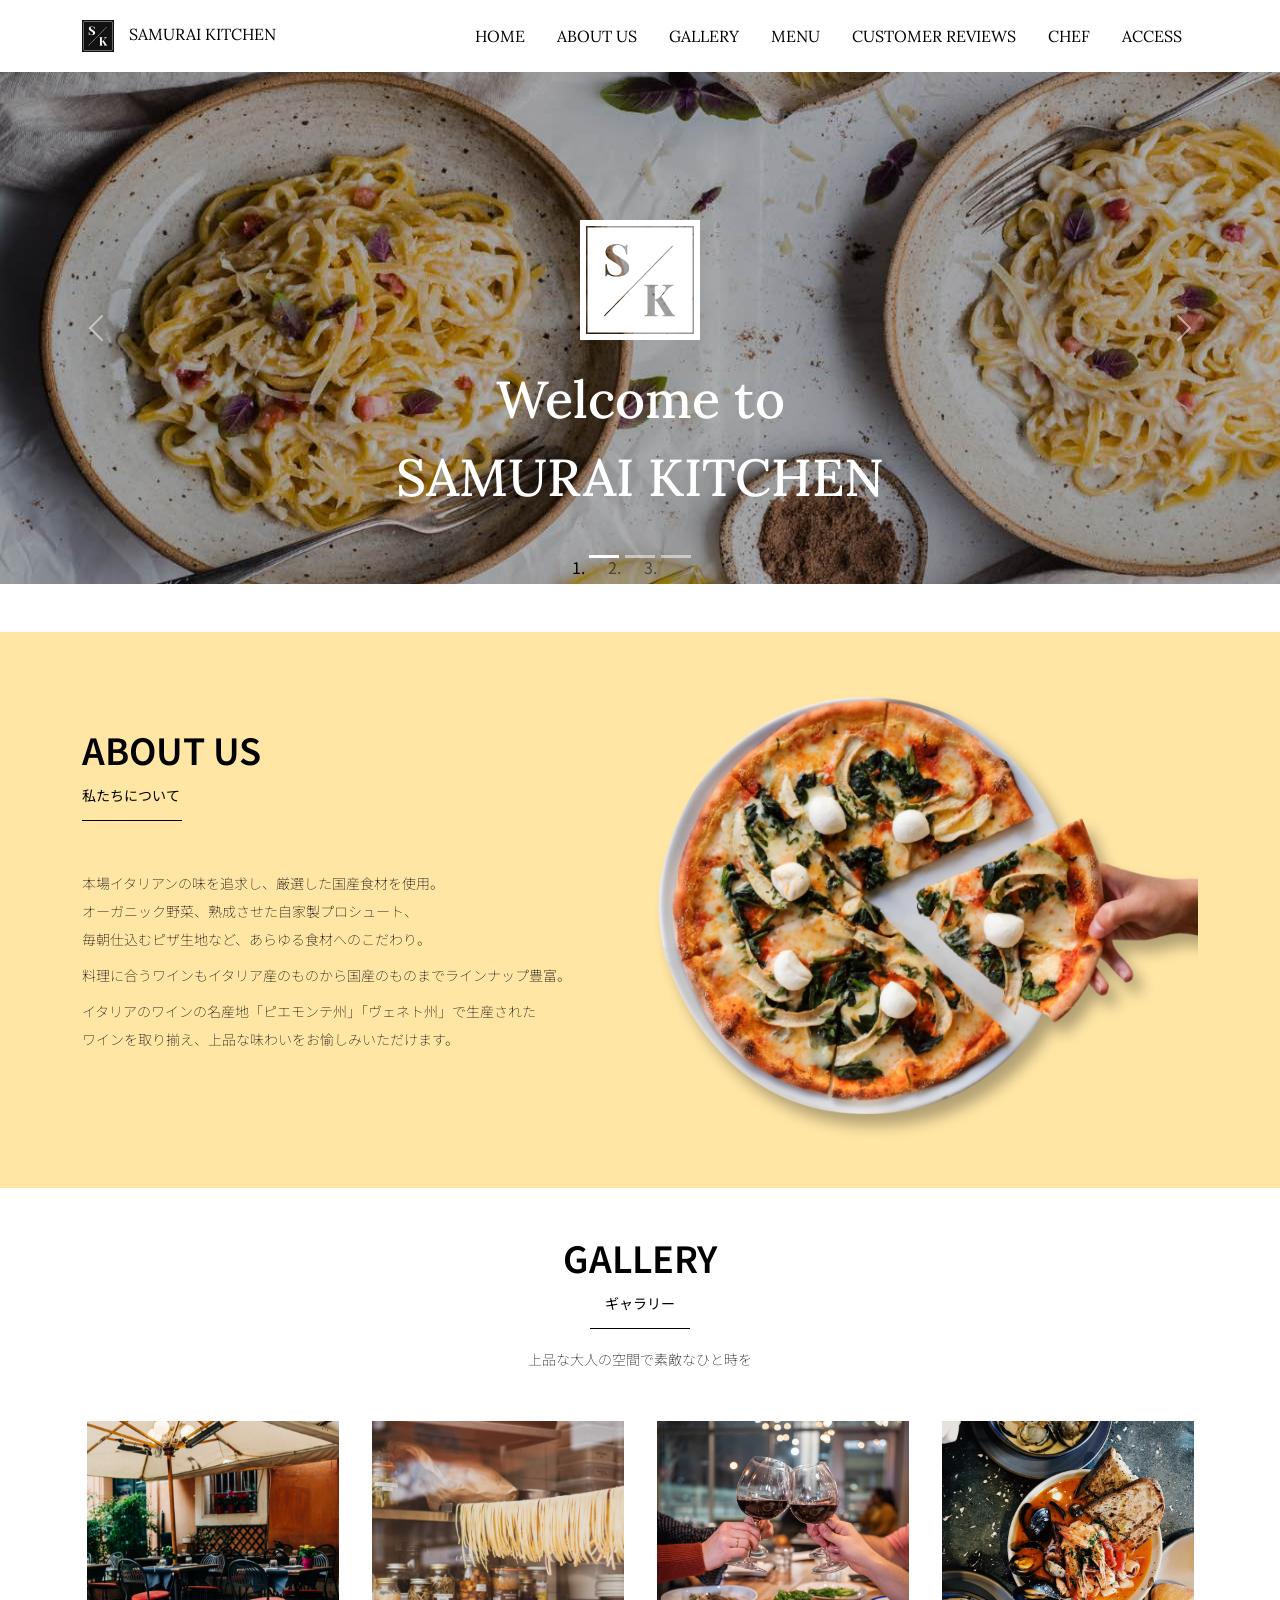
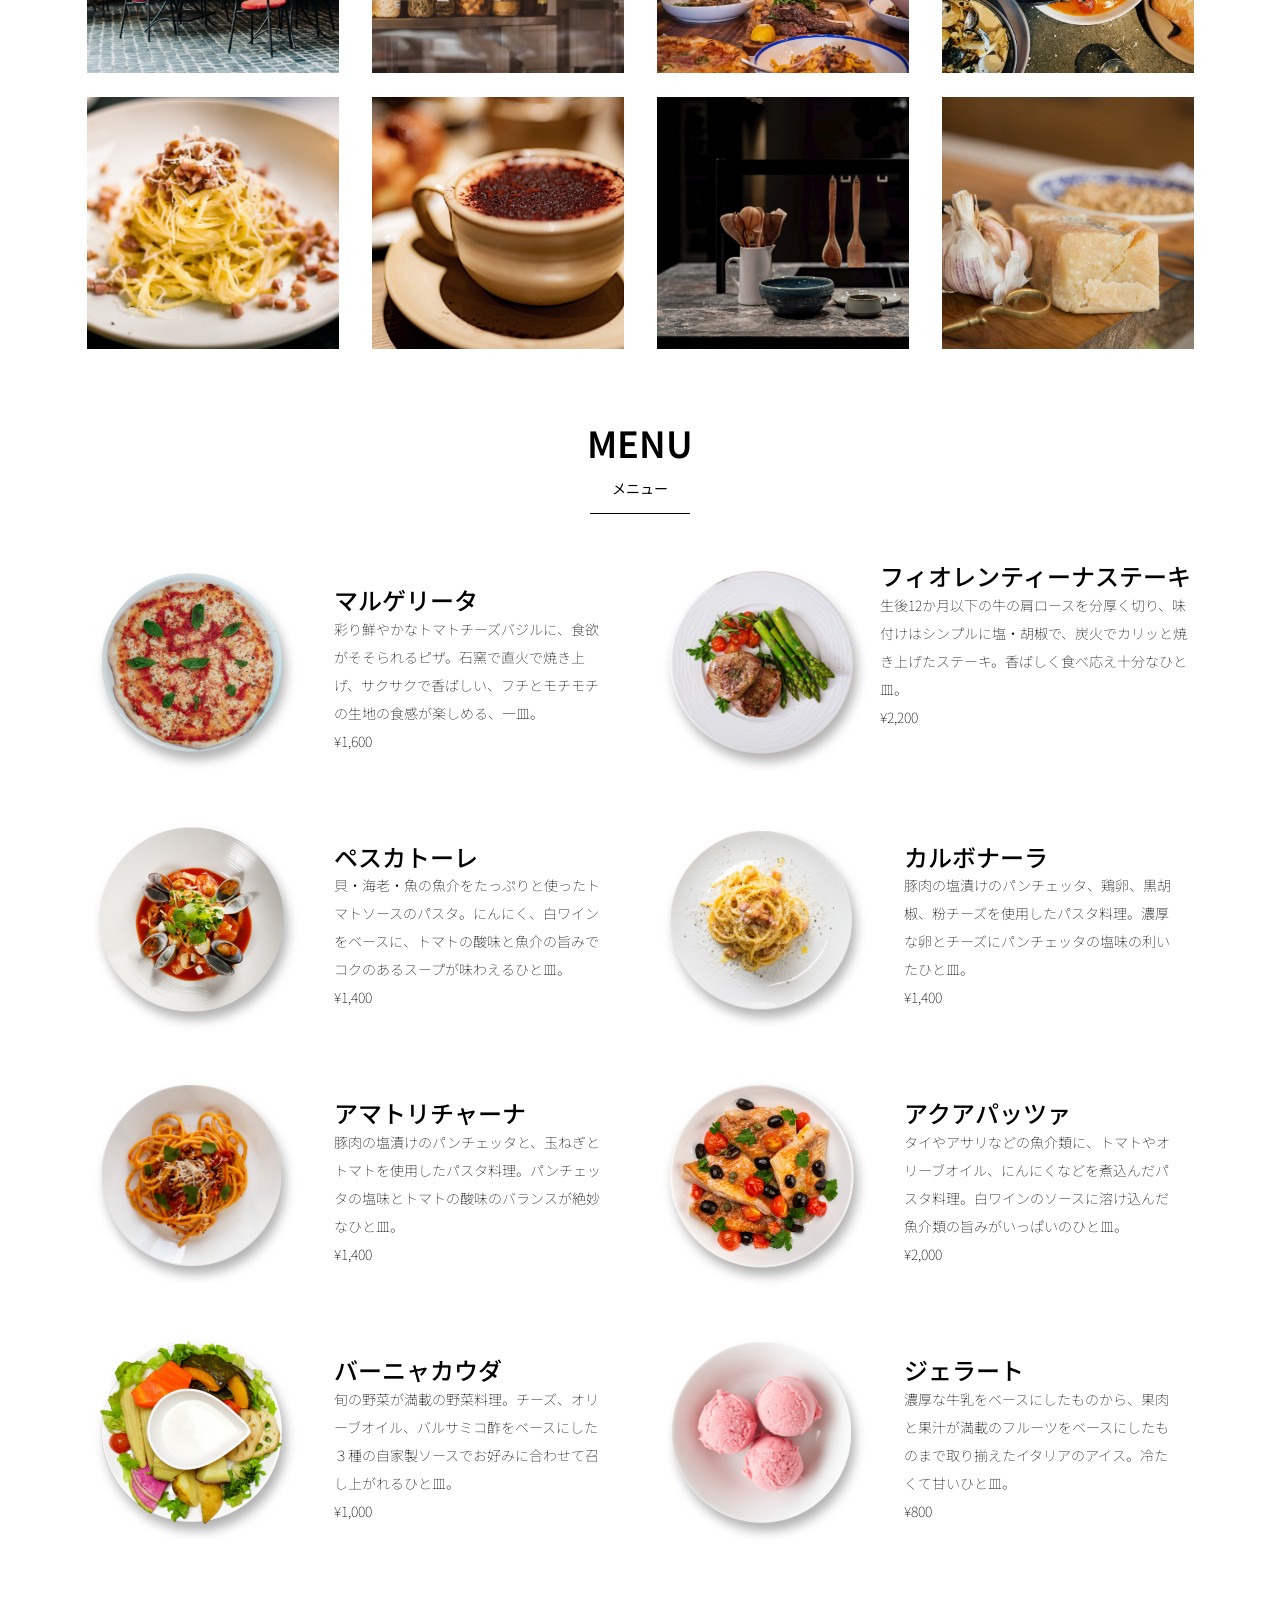
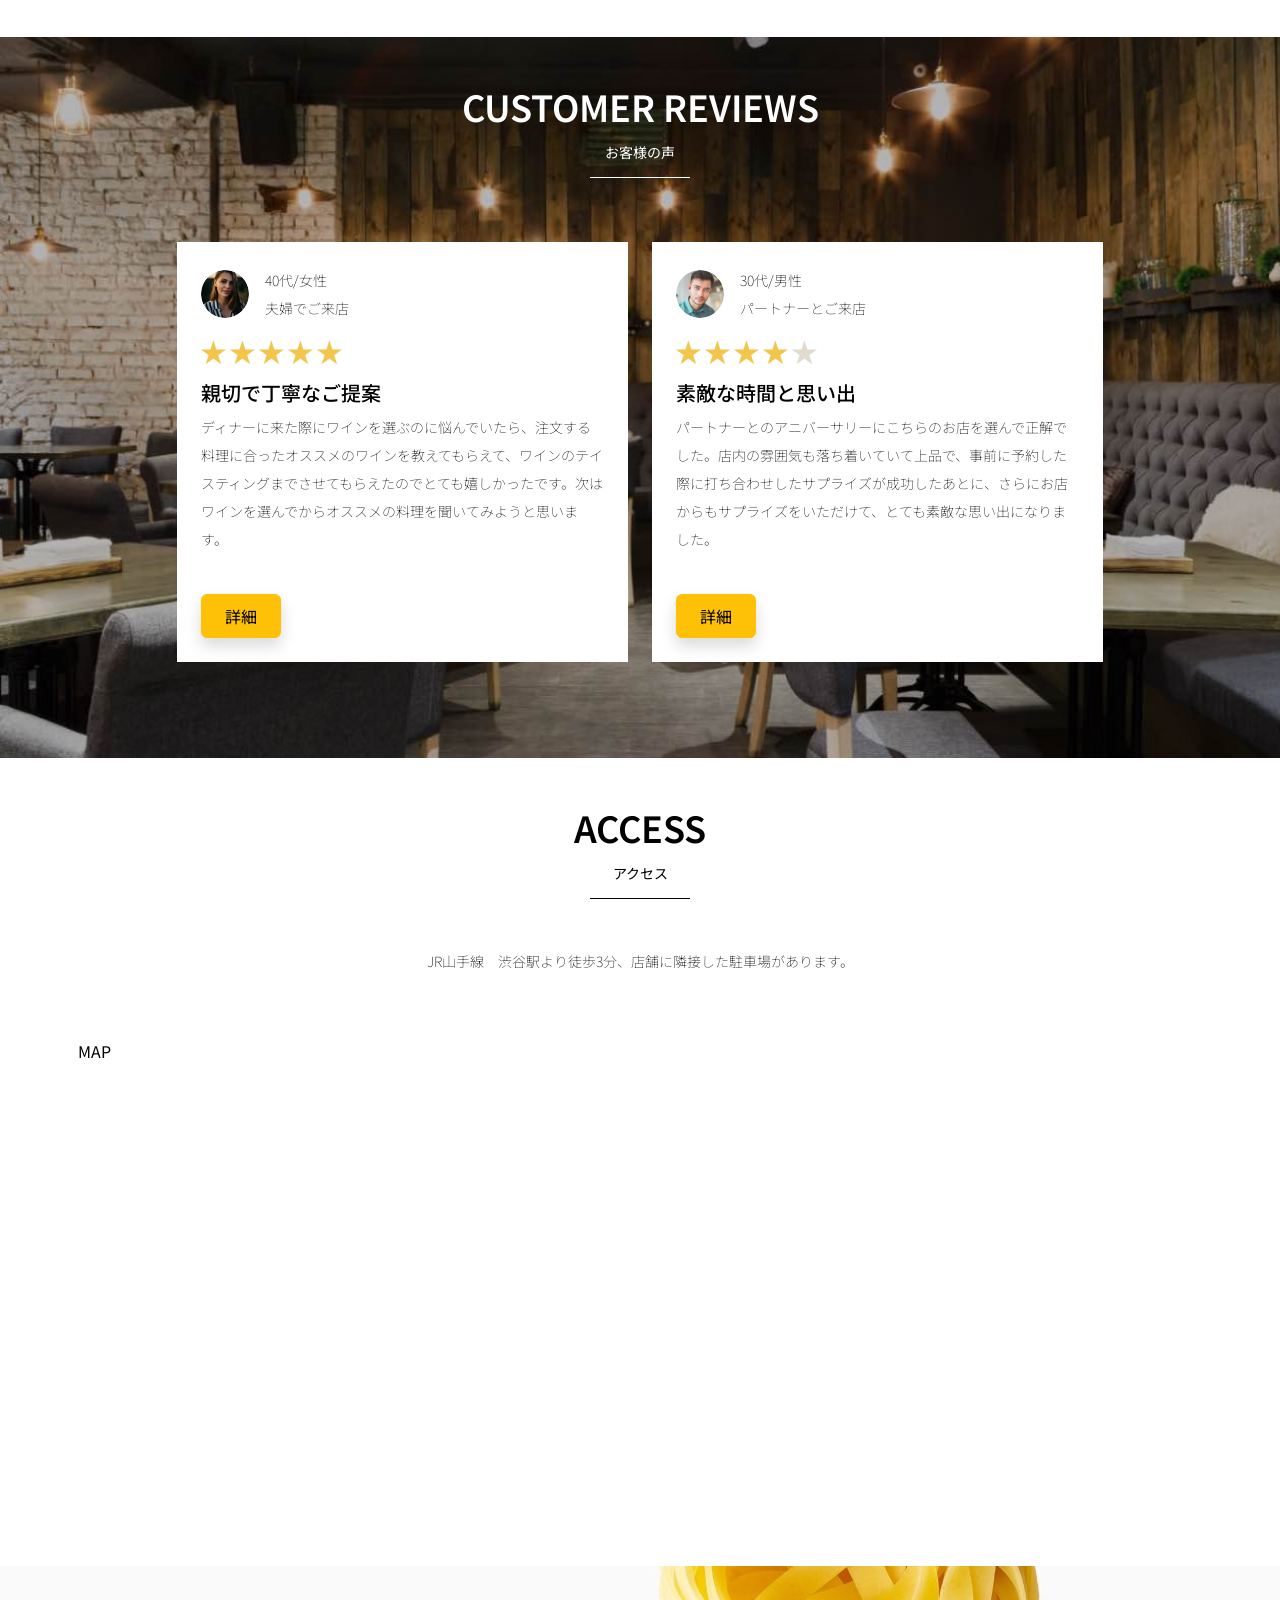
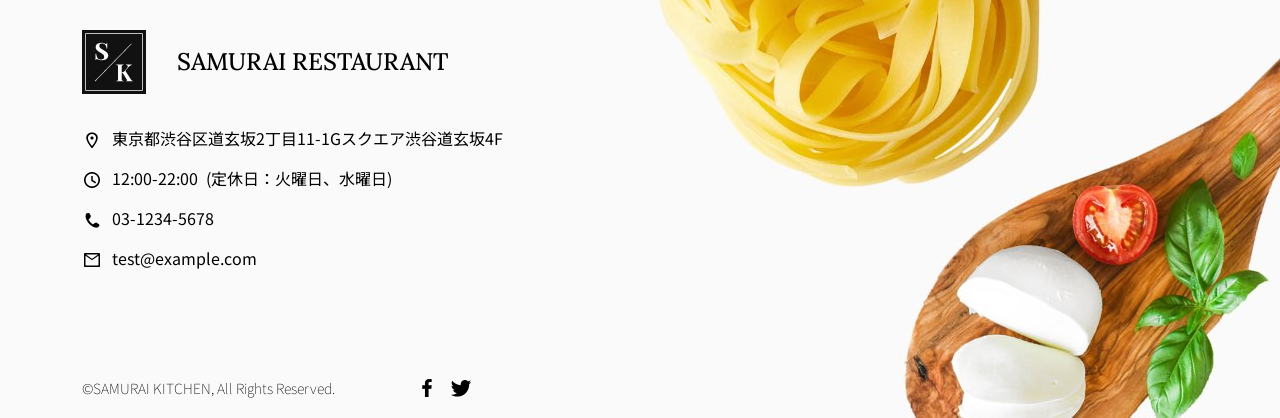
==== commit 62eb223f: "Add files via upload" ====
--- a/kadai_tutorial_output/index.html
+++ b/kadai_tutorial_output/index.html
@@ -487,37 +487,6 @@
     </section>
     <!--  レビューセクション終了 -->
 
-
-    <!-- シェフセクション開始 -->
-    <section class="chef_bg" id="chef">
-      <div class="container py-5 mb-5" >
-        <div class="row">
-          
-          <!-- 右側 -->
-          <div class="col-lg-6 text-left">
-            <div class="py-5">
-              <h2 class="section_title chef mb-5">
-                CHEF
-              </h2>
-              <h4 class="mb-2">
-                レオナルド<br><br>
-              </h4>
-              <p class="mb-2">
-                イタリア・ラツィオ州ローマ県ローマ出身。 <br>
-                イタリア料理の発展・普及、料理人の育成など、料理を通した社会貢献を行っている。 <br>
-                得意料理はローマとカラブリア州郷土料理を中心とした真のお洒落でシンプルなイタリア料理。 <br>
-              </p>
-            </div>
-          </div>
-          <!-- 左側 -->
-          <div class="col-lg-6">
-            <img src="img/chef.jpg" class="img-fluid" alt="シェフ">
-          </div>
-        </div>
-      </div>
-    </section>
-    <!-- シェフセクション終了 -->
-
     <!--  アクセスセクション開始 -->
     <section id="access">
       <div class="container">
--- a/kadai_tutorial_output/stylesheet/style.css
+++ b/kadai_tutorial_output/stylesheet/style.css
@@ -252,16 +252,6 @@
 
   }
 
-
-  /* シェフ */
-  .chef::after{
-    content: "シェフ";
-  }
-
-  .chef_bg{
-    background-color: #fdf5e6;
-  }
-
 /*  アクセス */
 .access::after{
   content: "アクセス";
